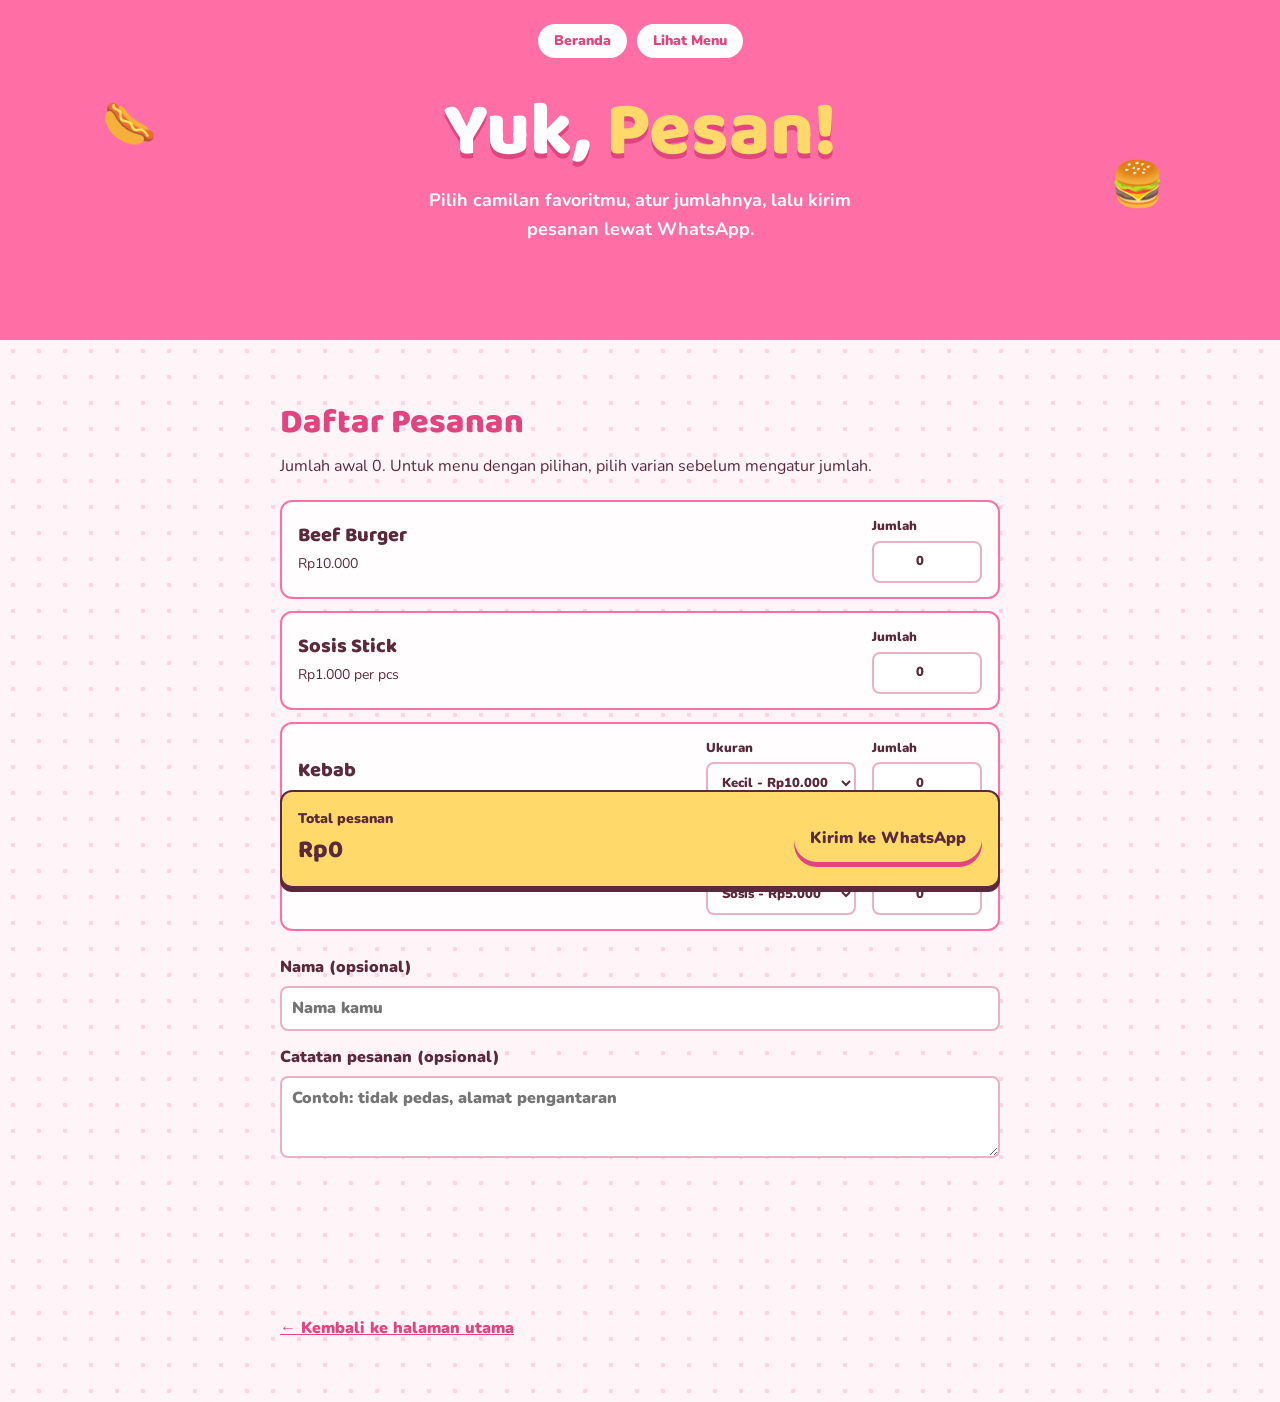
==== pesan.html @ 4736f55d "penambahan pesanan jumlah" ====
<!DOCTYPE html>
<html lang="id">
<head>
  <meta charset="UTF-8" />
  <meta name="viewport" content="width=device-width, initial-scale=1.0" />
  <meta name="description" content="Pilih menu MamoyCemil, hitung total pesanan, lalu kirim lewat WhatsApp." />
  <title>Pesan Menu – MamoyCemil</title>
  <link rel="stylesheet" href="style.css" />
  <link rel="preconnect" href="https://fonts.googleapis.com" />
  <link rel="preconnect" href="https://fonts.gstatic.com" crossorigin />
  <link href="https://fonts.googleapis.com/css2?family=Baloo+2:wght@600;800&family=Nunito:wght@400;700;900&display=swap" rel="stylesheet" />
  <style>
    .order-hero { padding-bottom: 70px; }
    .order-hero h1 { font-size: clamp(42px, 10vw, 76px); }
    .order-wrap { max-width: 760px; padding-bottom: 60px; }
    .order-intro { margin: 4px 0 20px; }
    .order-list { display: grid; gap: 12px; }
    .order-item {
      display: grid;
      grid-template-columns: minmax(0, 1fr) 150px 110px;
      align-items: center;
      gap: 16px;
      padding: 14px 16px;
      background: var(--putih);
      border: 2px solid var(--pink);
      border-radius: 12px;
    }
    .item-name { font-family: var(--judul); font-size: 20px; font-weight: 800; line-height: 1.2; }
    .item-price { display: block; margin-top: 3px; font-size: 14px; }
    .order-item label { display: grid; gap: 4px; font-size: 13px; font-weight: 900; }
    .order-item select, .order-item input, .details input, .details textarea {
      width: 100%;
      min-height: 42px;
      padding: 8px 10px;
      color: var(--cokelat);
      background: #fff;
      border: 2px solid #e8b1c6;
      border-radius: 8px;
      font: inherit;
    }
    .order-item input { text-align: center; }
    .details { display: grid; gap: 14px; margin-top: 24px; }
    .details label { display: grid; gap: 5px; font-weight: 900; }
    .details textarea { min-height: 82px; resize: vertical; }
    .summary {
      position: sticky;
      bottom: 12px;
      display: flex;
      align-items: center;
      justify-content: space-between;
      gap: 16px;
      margin-top: 22px;
      padding: 16px;
      background: var(--butter);
      border: 2px solid var(--cokelat);
      border-radius: 12px;
      box-shadow: 0 4px 0 var(--cokelat);
    }
    .summary-label { font-size: 14px; font-weight: 900; }
    .total { font-family: var(--judul); font-size: 25px; font-weight: 800; }
    .summary .btn { flex-shrink: 0; padding: 10px 16px; border: 0; cursor: pointer; font: inherit; font-weight: 900; }
    .back-link { display: inline-block; margin-top: 22px; color: var(--pink-tua); font-weight: 900; }
    @media (max-width: 560px) {
      .order-item { grid-template-columns: minmax(0, 1fr) 105px; gap: 10px; padding: 12px; }
      .order-item label:first-of-type { grid-column: 1 / -1; grid-row: 2; }
      .order-item label:last-of-type { grid-column: 2; grid-row: 1; }
      .summary { align-items: stretch; flex-direction: column; }
      .summary .btn { justify-content: center; }
    }
  </style>
</head>
<body>
  <header class="hero order-hero">
    <nav class="nav" aria-label="Navigasi utama">
      <a href="index.html">Beranda</a>
      <a href="index.html#menu">Lihat Menu</a>
    </nav>
    <span class="sticker s1" aria-hidden="true">🌭</span>
    <span class="sticker s2" aria-hidden="true">🍔</span>
    <h1>Yuk, <span>Pesan!</span></h1>
    <p>Pilih camilan favoritmu, atur jumlahnya, lalu kirim pesanan lewat WhatsApp.</p>
  </header>

  <main class="wrap order-wrap">
    <h2>Daftar Pesanan</h2>
    <p class="order-intro">Jumlah awal 0. Untuk menu dengan pilihan, pilih varian sebelum mengatur jumlah.</p>

    <form id="orderForm">
      <div class="order-list">
        <article class="order-item" data-name="Beef Burger" data-price="10000">
          <div><span class="item-name">Beef Burger</span><span class="item-price">Rp10.000</span></div>
          <span aria-hidden="true"></span>
          <label>Jumlah
            <input class="quantity" type="number" min="0" step="1" value="0" inputmode="numeric" aria-label="Jumlah Beef Burger" />
          </label>
        </article>

        <article class="order-item" data-name="Sosis Stick" data-price="1000">
          <div><span class="item-name">Sosis Stick</span><span class="item-price">Rp1.000 per pcs</span></div>
          <span aria-hidden="true"></span>
          <label>Jumlah
            <input class="quantity" type="number" min="0" step="1" value="0" inputmode="numeric" aria-label="Jumlah Sosis Stick" />
          </label>
        </article>

        <article class="order-item" data-name="Kebab">
          <div><span class="item-name">Kebab</span></div>
          <label>Ukuran
            <select class="variant" aria-label="Ukuran Kebab">
              <option value="Kecil" data-price="10000">Kecil - Rp10.000</option>
              <option value="Sedang" data-price="15000">Sedang - Rp15.000</option>
            </select>
          </label>
          <label>Jumlah
            <input class="quantity" type="number" min="0" step="1" value="0" inputmode="numeric" aria-label="Jumlah Kebab" />
          </label>
        </article>

        <article class="order-item" data-name="Corndog">
          <div><span class="item-name">Corndog</span></div>
          <label>Varian
            <select class="variant" aria-label="Varian Corndog">
              <option value="Sosis" data-price="5000">Sosis - Rp5.000</option>
              <option value="Manis coklat" data-price="5000">Manis - Coklat</option>
              <option value="Manis strawberry" data-price="5000">Manis - Strawberry</option>
              <option value="Manis tiramisu" data-price="5000">Manis - Tiramisu</option>
              <option value="Manis matcha" data-price="5000">Manis - Matcha</option>
            </select>
          </label>
          <label>Jumlah
            <input class="quantity" type="number" min="0" step="1" value="0" inputmode="numeric" aria-label="Jumlah Corndog" />
          </label>
        </article>
      </div>

      <div class="details">
        <label for="customerName">Nama (opsional)
          <input id="customerName" type="text" autocomplete="name" placeholder="Nama kamu" />
        </label>
        <label for="orderNote">Catatan pesanan (opsional)
          <textarea id="orderNote" placeholder="Contoh: tidak pedas, alamat pengantaran"></textarea>
        </label>
      </div>

      <div class="summary" aria-live="polite">
        <div><div class="summary-label">Total pesanan</div><output class="total" id="orderTotal">Rp0</output></div>
        <button class="btn" type="submit">Kirim ke WhatsApp</button>
      </div>
      <p id="formMessage" role="status" aria-live="polite"></p>
    </form>

    <a class="back-link" href="index.html">&larr; Kembali ke halaman utama</a>
  </main>

  <script>
    const orderForm = document.querySelector('#orderForm');
    const totalOutput = document.querySelector('#orderTotal');
    const formMessage = document.querySelector('#formMessage');
    const formatRupiah = (amount) => `Rp${amount.toLocaleString('id-ID')}`;

    function getOrderItems() {
      return [...document.querySelectorAll('.order-item')]
        .map((item) => {
          const quantity = Math.max(0, Number.parseInt(item.querySelector('.quantity').value, 10) || 0);
          const variant = item.querySelector('.variant');
          const selectedOption = variant?.selectedOptions[0];
          const unitPrice = Number(selectedOption?.dataset.price || item.dataset.price || 0);
          const name = item.dataset.name + (selectedOption ? ` (${selectedOption.value})` : '');
          return { name, quantity, unitPrice, subtotal: quantity * unitPrice };
        })
        .filter((item) => item.quantity > 0);
    }

    function updateTotal() {
      const total = getOrderItems().reduce((sum, item) => sum + item.subtotal, 0);
      totalOutput.textContent = formatRupiah(total);
      formMessage.textContent = '';
    }

    orderForm.addEventListener('input', updateTotal);
    orderForm.addEventListener('change', updateTotal);
    orderForm.addEventListener('submit', (event) => {
      event.preventDefault();
      const items = getOrderItems();
      if (items.length === 0) {
        formMessage.textContent = 'Pilih setidaknya satu menu terlebih dahulu.';
        return;
      }

      const total = items.reduce((sum, item) => sum + item.subtotal, 0);
      const customerName = document.querySelector('#customerName').value.trim();
      const orderNote = document.querySelector('#orderNote').value.trim();
      const message = [
        'Halo MamoyCemil, saya mau pesan:',
        ...items.map((item) => `- ${item.name} x${item.quantity} = ${formatRupiah(item.subtotal)}`),
        `Total: ${formatRupiah(total)}`,
        customerName ? `Nama: ${customerName}` : '',
        orderNote ? `Catatan: ${orderNote}` : ''
      ].filter(Boolean).join('\n');

      window.open(`https://wa.me/6289508175777?text=${encodeURIComponent(message)}`, '_blank', 'noopener,noreferrer');
    });
  </script>
</body>
</html>
---- style.css ----
:root {
  --pink: #ff6fa5;
  --pink-tua: #e0457f;
  --susu: #fff4f8;
  --cokelat: #5a2a3c;
  --butter: #ffd96a;
  --mint: #bfeee0;
  --putih: #fffdfd;
  --judul: 'Baloo 2', 'Nunito', sans-serif;
  --isi: 'Nunito', sans-serif;
}

* { box-sizing: border-box; }
html { scroll-behavior: smooth; }

body {
  margin: 0;
  font-family: var(--isi);
  color: var(--cokelat);
  line-height: 1.6;
  background-color: var(--susu);
  background-image: radial-gradient(#ffd3e4 2px, transparent 2.5px);
  background-size: 26px 26px;
}

img { max-width: 100%; display: block; }
a:focus-visible { outline: 3px solid var(--cokelat); outline-offset: 3px; }

/* Hero dengan tepi bergelombang */
.hero {
  position: relative;
  text-align: center;
  padding: 24px 20px 90px;
  background: var(--pink);
  color: var(--putih);
  overflow: hidden;
}
.hero::after {
  content: "";
  position: absolute;
  left: 0; right: 0; bottom: -1px;
  height: 36px;
  background: radial-gradient(circle at 18px 0, var(--pink) 17px, transparent 18px) 0 0 / 36px 36px repeat-x;
  transform: translateY(35px);
}

.nav { display: flex; justify-content: center; gap: 10px; margin-bottom: 36px; }
.nav a {
  padding: 6px 16px;
  background: var(--putih);
  color: var(--pink-tua);
  font-weight: 900;
  font-size: 14px;
  text-decoration: none;
  border-radius: 999px;
}
.nav a:hover { background: var(--butter); color: var(--cokelat); }

.hero h1 {
  margin: 0;
  font-family: var(--judul);
  font-weight: 800;
  font-size: clamp(52px, 14vw, 104px);
  line-height: 1;
  text-shadow: 0 5px 0 var(--pink-tua);
}
.hero h1 span { color: var(--butter); }
.hero p { max-width: 460px; margin: 16px auto 26px; font-size: 18px; font-weight: 700; }

.btn {
  display: inline-flex;
  align-items: center;
  gap: 10px;
  padding: 12px 24px;
  background: var(--butter);
  color: var(--cokelat);
  font-weight: 900;
  text-decoration: none;
  border-radius: 999px;
  box-shadow: 0 5px 0 var(--pink-tua);
  transition: transform .15s, box-shadow .15s;
}
.btn img { width: 24px; height: 24px; }
.btn:hover { transform: translateY(3px); box-shadow: 0 2px 0 var(--pink-tua); }

/* Stiker emoji melayang (satu-satunya gerakan di halaman) */
.sticker { position: absolute; font-size: 44px; animation: goyang 3.5s ease-in-out infinite; }
.s1 { top: 90px; left: 8%; }
.s2 { top: 150px; right: 9%; animation-delay: -1.2s; }
.s3 { bottom: 100px; left: 18%; animation-delay: -2.2s; font-size: 36px; }
@keyframes goyang { 0%, 100% { transform: rotate(-8deg) translateY(0); } 50% { transform: rotate(8deg) translateY(-10px); } }

/* Bagian umum */
.wrap { max-width: 980px; margin: 0 auto; padding: 56px 20px 0; }
h2 { margin: 0; font-family: var(--judul); font-weight: 800; font-size: 34px; color: var(--pink-tua); }
.sub { margin: 0 0 26px; font-weight: 700; }

/* Menu */
.grid { display: grid; grid-template-columns: repeat(3, 1fr); gap: 26px; margin-top: 22px; }
.sub + .grid { margin-top: 0; }

.card {
  position: relative;
  background: var(--putih);
  border: 3px solid var(--pink);
  border-radius: 28px;
  padding: 12px 12px 16px;
  box-shadow: 0 6px 0 var(--pink);
}
.card:nth-child(odd) { transform: rotate(-1.2deg); }
.card:nth-child(even) { transform: rotate(1.2deg); }
.card img { width: 100%; aspect-ratio: 1 / 1; object-fit: cover; border-radius: 20px; }
.info { padding: 12px 6px 0; }
.info h3 { margin: 0; font-family: var(--judul); font-size: 22px; line-height: 1.2; }
.info p { margin: 4px 0 0; font-size: 14px; }
.info ul { list-style: none; margin: 8px 0 0; padding: 0; }
.info li {
  display: flex;
  justify-content: space-between;
  padding: 4px 0;
  border-bottom: 2px dotted #ffb7d2;
  font-weight: 700;
}
.info li:last-child { border-bottom: 0; }
.info b { color: var(--pink-tua); }

.price {
  position: absolute;
  top: -14px; right: -12px;
  display: grid;
  place-items: center;
  width: 74px; height: 74px;
  background: var(--butter);
  border: 3px solid var(--cokelat);
  border-radius: 50%;
  font-family: var(--judul);
  font-weight: 800;
  font-size: 16px;
  transform: rotate(10deg);
}

.card.soon { background: var(--mint); border-color: #7fd6bd; box-shadow: 0 6px 0 #7fd6bd; border-style: dashed; }

/* Tentang */
.about p { max-width: 62ch; margin: 12px 0 0; font-size: 17px; }
blockquote {
  display: inline-block;
  margin: 22px 0 0;
  padding: 14px 24px;
  background: var(--butter);
  border-radius: 24px 24px 24px 4px;
  font-weight: 900;
  font-size: 19px;
}

/* Kontak */
.contact {
  display: flex;
  align-items: center;
  gap: 12px;
  width: fit-content;
  max-width: 100%;
  margin-top: 14px;
  padding: 12px 18px;
  background: var(--putih);
  border: 3px solid var(--pink);
  border-radius: 20px;
  font-weight: 800;
  color: inherit;
  text-decoration: none;
}
.contact:hover { background: var(--mint); }
.contact img { width: 24px; height: 24px; flex-shrink: 0; }
.wrap:last-child { padding-bottom: 20px; }

/* Footer */
.footer { margin-top: 56px; padding: 28px 16px 96px; text-align: center; background: var(--pink); color: var(--putih); font-weight: 700; }
.footer p { margin: 4px 0; }
.footer a { display: inline-block; margin-top: 8px; }
.footer img { width: 34px; height: 34px; }

/* Tombol pesan melayang (muncul di HP) */
.fab {
  display: none;
  position: fixed;
  right: 16px; bottom: 16px;
  padding: 12px 22px;
  background: var(--pink-tua);
  color: var(--putih);
  font-weight: 900;
  text-decoration: none;
  border-radius: 999px;
  box-shadow: 0 4px 0 var(--cokelat);
}

/* Responsif */
@media (max-width: 800px) {
  .grid { grid-template-columns: repeat(2, 1fr); gap: 22px 16px; }
  .sticker { font-size: 32px; }
}
@media (max-width: 520px) {
  .fab { display: block; }
  .hero p { font-size: 16px; }
  h2 { font-size: 28px; }
  .card { padding: 8px 8px 12px; border-radius: 22px; }
  .info h3 { font-size: 18px; }
  .info li, .info p { font-size: 13px; }
  .price { width: 58px; height: 58px; font-size: 13px; top: -10px; right: -6px; }
  .s3 { display: none; }
}

@media (prefers-reduced-motion: reduce) {
  .sticker { animation: none; }
  .btn { transition: none; }
  html { scroll-behavior: auto; }
}
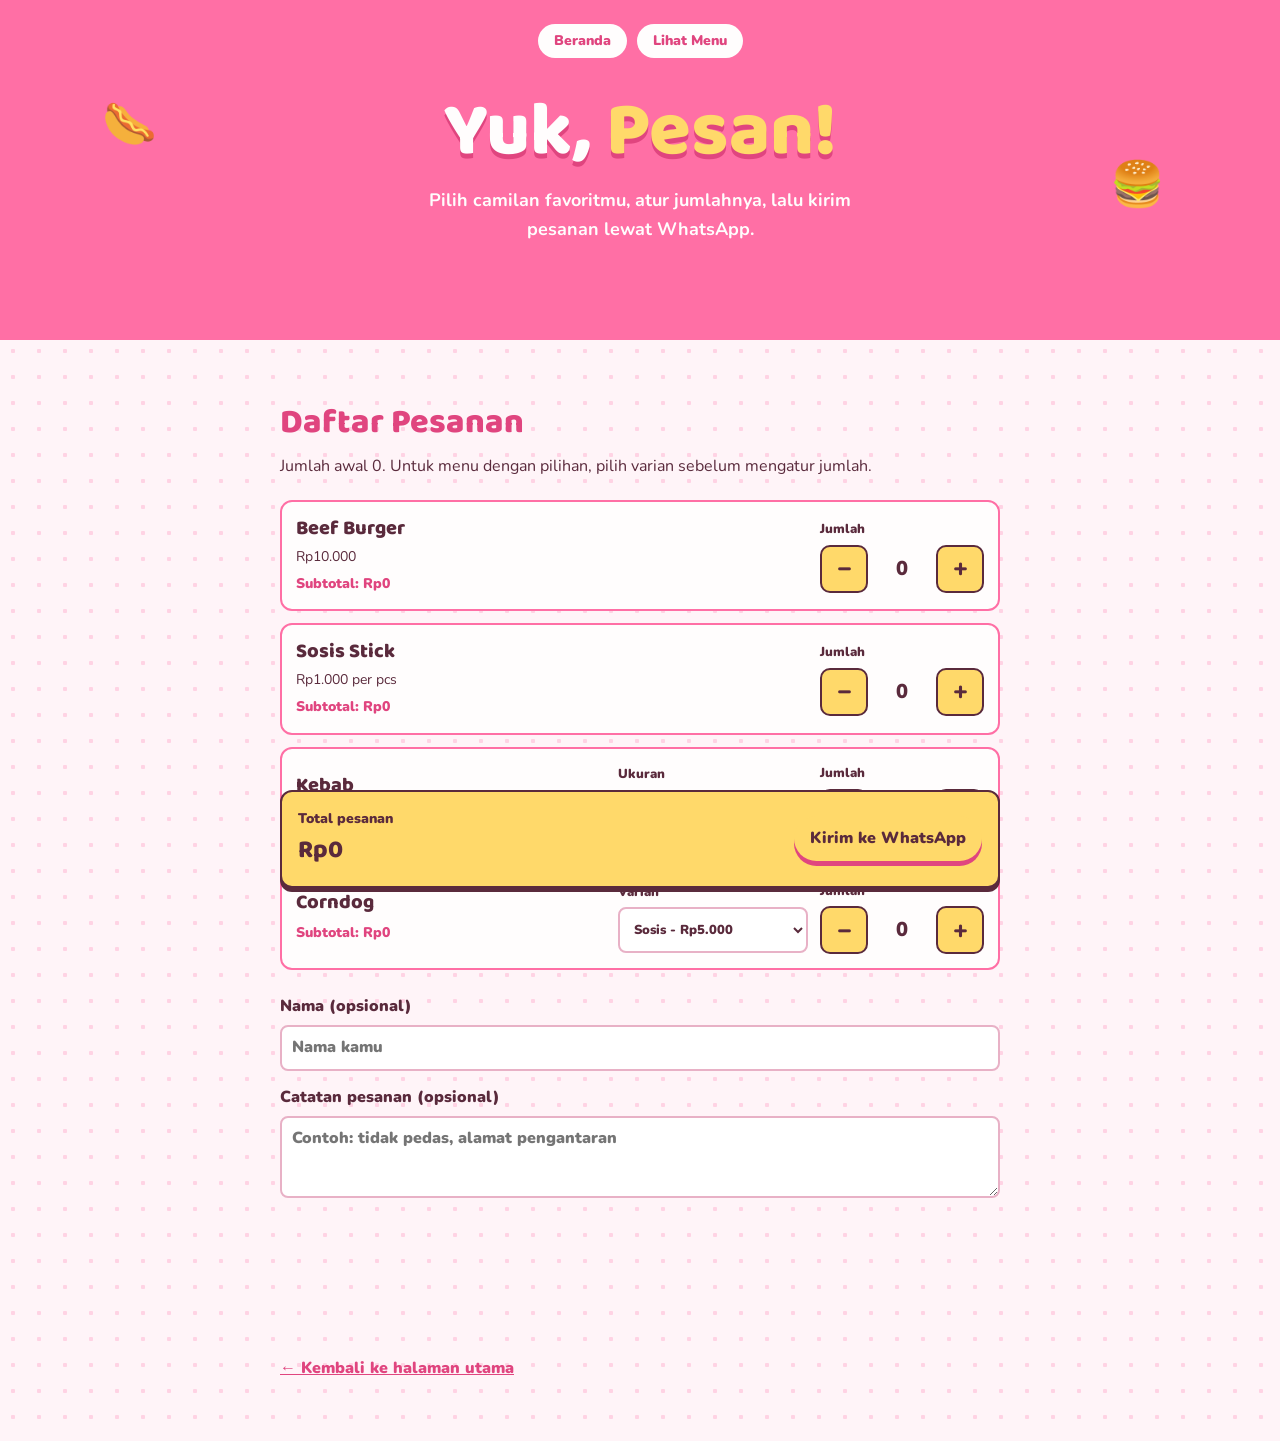
==== commit 41347a94: "perubahan jumlah pesanan" ====
--- a/pesan.html
+++ b/pesan.html
@@ -17,20 +17,21 @@
     .order-list { display: grid; gap: 12px; }
     .order-item {
       display: grid;
-      grid-template-columns: minmax(0, 1fr) 150px 110px;
+      grid-template-columns: minmax(0, 1fr) minmax(150px, 190px) 164px;
       align-items: center;
-      gap: 16px;
-      padding: 14px 16px;
+      gap: 12px;
+      padding: 14px;
       background: var(--putih);
       border: 2px solid var(--pink);
       border-radius: 12px;
     }
     .item-name { font-family: var(--judul); font-size: 20px; font-weight: 800; line-height: 1.2; }
     .item-price { display: block; margin-top: 3px; font-size: 14px; }
-    .order-item label { display: grid; gap: 4px; font-size: 13px; font-weight: 900; }
-    .order-item select, .order-item input, .details input, .details textarea {
+    .item-subtotal { display: block; margin-top: 5px; color: var(--pink-tua); font-size: 14px; font-weight: 900; }
+    .variant-field, .quantity-control { display: grid; gap: 5px; font-size: 13px; font-weight: 900; }
+    .variant-field select, .details input, .details textarea {
       width: 100%;
-      min-height: 42px;
+      min-height: 46px;
       padding: 8px 10px;
       color: var(--cokelat);
       background: #fff;
@@ -38,7 +39,26 @@
       border-radius: 8px;
       font: inherit;
     }
-    .order-item input { text-align: center; }
+    .quantity-stepper { display: grid; grid-template-columns: 48px minmax(36px, 1fr) 48px; align-items: center; gap: 5px; }
+    .quantity-button {
+      min-width: 48px;
+      min-height: 48px;
+      padding: 0;
+      color: var(--cokelat);
+      background: var(--butter);
+      border: 2px solid var(--cokelat);
+      border-radius: 10px;
+      font: inherit;
+      font-size: 25px;
+      font-weight: 900;
+      line-height: 1;
+      cursor: pointer;
+      touch-action: manipulation;
+    }
+    .quantity-button:hover { background: var(--mint); }
+    .quantity-button:active { transform: translateY(1px); }
+    .quantity-value { min-width: 36px; text-align: center; font-size: 20px; font-weight: 900; font-variant-numeric: tabular-nums; }
+    .quantity-input { display: none; }
     .details { display: grid; gap: 14px; margin-top: 24px; }
     .details label { display: grid; gap: 5px; font-weight: 900; }
     .details textarea { min-height: 82px; resize: vertical; }
@@ -61,9 +81,10 @@
     .summary .btn { flex-shrink: 0; padding: 10px 16px; border: 0; cursor: pointer; font: inherit; font-weight: 900; }
     .back-link { display: inline-block; margin-top: 22px; color: var(--pink-tua); font-weight: 900; }
     @media (max-width: 560px) {
-      .order-item { grid-template-columns: minmax(0, 1fr) 105px; gap: 10px; padding: 12px; }
-      .order-item label:first-of-type { grid-column: 1 / -1; grid-row: 2; }
-      .order-item label:last-of-type { grid-column: 2; grid-row: 1; }
+      .order-item { grid-template-columns: minmax(0, 1fr) auto; gap: 10px; padding: 12px; }
+      .variant-field { grid-column: 1 / -1; }
+      .variant-spacer { display: none; }
+      .quantity-stepper { grid-template-columns: 48px minmax(32px, 1fr) 48px; }
       .summary { align-items: stretch; flex-direction: column; }
       .summary .btn { justify-content: center; }
     }
@@ -88,37 +109,69 @@
     <form id="orderForm">
       <div class="order-list">
         <article class="order-item" data-name="Beef Burger" data-price="10000">
-          <div><span class="item-name">Beef Burger</span><span class="item-price">Rp10.000</span></div>
-          <span aria-hidden="true"></span>
-          <label>Jumlah
-            <input class="quantity" type="number" min="0" step="1" value="0" inputmode="numeric" aria-label="Jumlah Beef Burger" />
-          </label>
+          <div>
+            <span class="item-name">Beef Burger</span>
+            <span class="item-price">Rp10.000</span>
+            <output class="item-subtotal">Subtotal: Rp0</output>
+          </div>
+          <span class="variant-spacer" aria-hidden="true"></span>
+          <div class="quantity-control" role="group" aria-label="Jumlah Beef Burger">
+            <span>Jumlah</span>
+            <div class="quantity-stepper">
+              <button class="quantity-button" type="button" data-step="-1" aria-label="Kurangi Beef Burger">−</button>
+              <output class="quantity-value" aria-live="polite">0</output>
+              <button class="quantity-button" type="button" data-step="1" aria-label="Tambah Beef Burger">+</button>
+              <input class="quantity quantity-input" type="hidden" value="0" />
+            </div>
+          </div>
         </article>
 
         <article class="order-item" data-name="Sosis Stick" data-price="1000">
-          <div><span class="item-name">Sosis Stick</span><span class="item-price">Rp1.000 per pcs</span></div>
-          <span aria-hidden="true"></span>
-          <label>Jumlah
-            <input class="quantity" type="number" min="0" step="1" value="0" inputmode="numeric" aria-label="Jumlah Sosis Stick" />
-          </label>
+          <div>
+            <span class="item-name">Sosis Stick</span>
+            <span class="item-price">Rp1.000 per pcs</span>
+            <output class="item-subtotal">Subtotal: Rp0</output>
+          </div>
+          <span class="variant-spacer" aria-hidden="true"></span>
+          <div class="quantity-control" role="group" aria-label="Jumlah Sosis Stick">
+            <span>Jumlah</span>
+            <div class="quantity-stepper">
+              <button class="quantity-button" type="button" data-step="-1" aria-label="Kurangi Sosis Stick">−</button>
+              <output class="quantity-value" aria-live="polite">0</output>
+              <button class="quantity-button" type="button" data-step="1" aria-label="Tambah Sosis Stick">+</button>
+              <input class="quantity quantity-input" type="hidden" value="0" />
+            </div>
+          </div>
         </article>
 
         <article class="order-item" data-name="Kebab">
-          <div><span class="item-name">Kebab</span></div>
-          <label>Ukuran
+          <div>
+            <span class="item-name">Kebab</span>
+            <output class="item-subtotal">Subtotal: Rp0</output>
+          </div>
+          <label class="variant-field">Ukuran
             <select class="variant" aria-label="Ukuran Kebab">
               <option value="Kecil" data-price="10000">Kecil - Rp10.000</option>
               <option value="Sedang" data-price="15000">Sedang - Rp15.000</option>
             </select>
           </label>
-          <label>Jumlah
-            <input class="quantity" type="number" min="0" step="1" value="0" inputmode="numeric" aria-label="Jumlah Kebab" />
-          </label>
+          <div class="quantity-control" role="group" aria-label="Jumlah Kebab">
+            <span>Jumlah</span>
+            <div class="quantity-stepper">
+              <button class="quantity-button" type="button" data-step="-1" aria-label="Kurangi Kebab">−</button>
+              <output class="quantity-value" aria-live="polite">0</output>
+              <button class="quantity-button" type="button" data-step="1" aria-label="Tambah Kebab">+</button>
+              <input class="quantity quantity-input" type="hidden" value="0" />
+            </div>
+          </div>
         </article>
 
         <article class="order-item" data-name="Corndog">
-          <div><span class="item-name">Corndog</span></div>
-          <label>Varian
+          <div>
+            <span class="item-name">Corndog</span>
+            <output class="item-subtotal">Subtotal: Rp0</output>
+          </div>
+          <label class="variant-field">Varian
             <select class="variant" aria-label="Varian Corndog">
               <option value="Sosis" data-price="5000">Sosis - Rp5.000</option>
               <option value="Manis coklat" data-price="5000">Manis - Coklat</option>
@@ -127,9 +180,15 @@
               <option value="Manis matcha" data-price="5000">Manis - Matcha</option>
             </select>
           </label>
-          <label>Jumlah
-            <input class="quantity" type="number" min="0" step="1" value="0" inputmode="numeric" aria-label="Jumlah Corndog" />
-          </label>
+          <div class="quantity-control" role="group" aria-label="Jumlah Corndog">
+            <span>Jumlah</span>
+            <div class="quantity-stepper">
+              <button class="quantity-button" type="button" data-step="-1" aria-label="Kurangi Corndog">−</button>
+              <output class="quantity-value" aria-live="polite">0</output>
+              <button class="quantity-button" type="button" data-step="1" aria-label="Tambah Corndog">+</button>
+              <input class="quantity quantity-input" type="hidden" value="0" />
+            </div>
+          </div>
         </article>
       </div>
 
@@ -166,9 +225,11 @@
           const selectedOption = variant?.selectedOptions[0];
           const unitPrice = Number(selectedOption?.dataset.price || item.dataset.price || 0);
           const name = item.dataset.name + (selectedOption ? ` (${selectedOption.value})` : '');
-          return { name, quantity, unitPrice, subtotal: quantity * unitPrice };
+          const subtotal = quantity * unitPrice;
+          item.querySelector('.quantity-value').textContent = quantity;
+          item.querySelector('.item-subtotal').textContent = `Subtotal: ${formatRupiah(subtotal)}`;
+          return { name, quantity, unitPrice, subtotal };
         })
-        .filter((item) => item.quantity > 0);
     }
 
     function updateTotal() {
@@ -177,11 +238,20 @@
       formMessage.textContent = '';
     }
 
+    orderForm.addEventListener('click', (event) => {
+      const button = event.target.closest('.quantity-button');
+      if (!button) return;
+      const quantityInput = button.closest('.order-item').querySelector('.quantity');
+      const currentQuantity = Number.parseInt(quantityInput.value, 10) || 0;
+      quantityInput.value = Math.max(0, currentQuantity + Number(button.dataset.step));
+      updateTotal();
+    });
+
     orderForm.addEventListener('input', updateTotal);
     orderForm.addEventListener('change', updateTotal);
     orderForm.addEventListener('submit', (event) => {
       event.preventDefault();
-      const items = getOrderItems();
+      const items = getOrderItems().filter((item) => item.quantity > 0);
       if (items.length === 0) {
         formMessage.textContent = 'Pilih setidaknya satu menu terlebih dahulu.';
         return;
